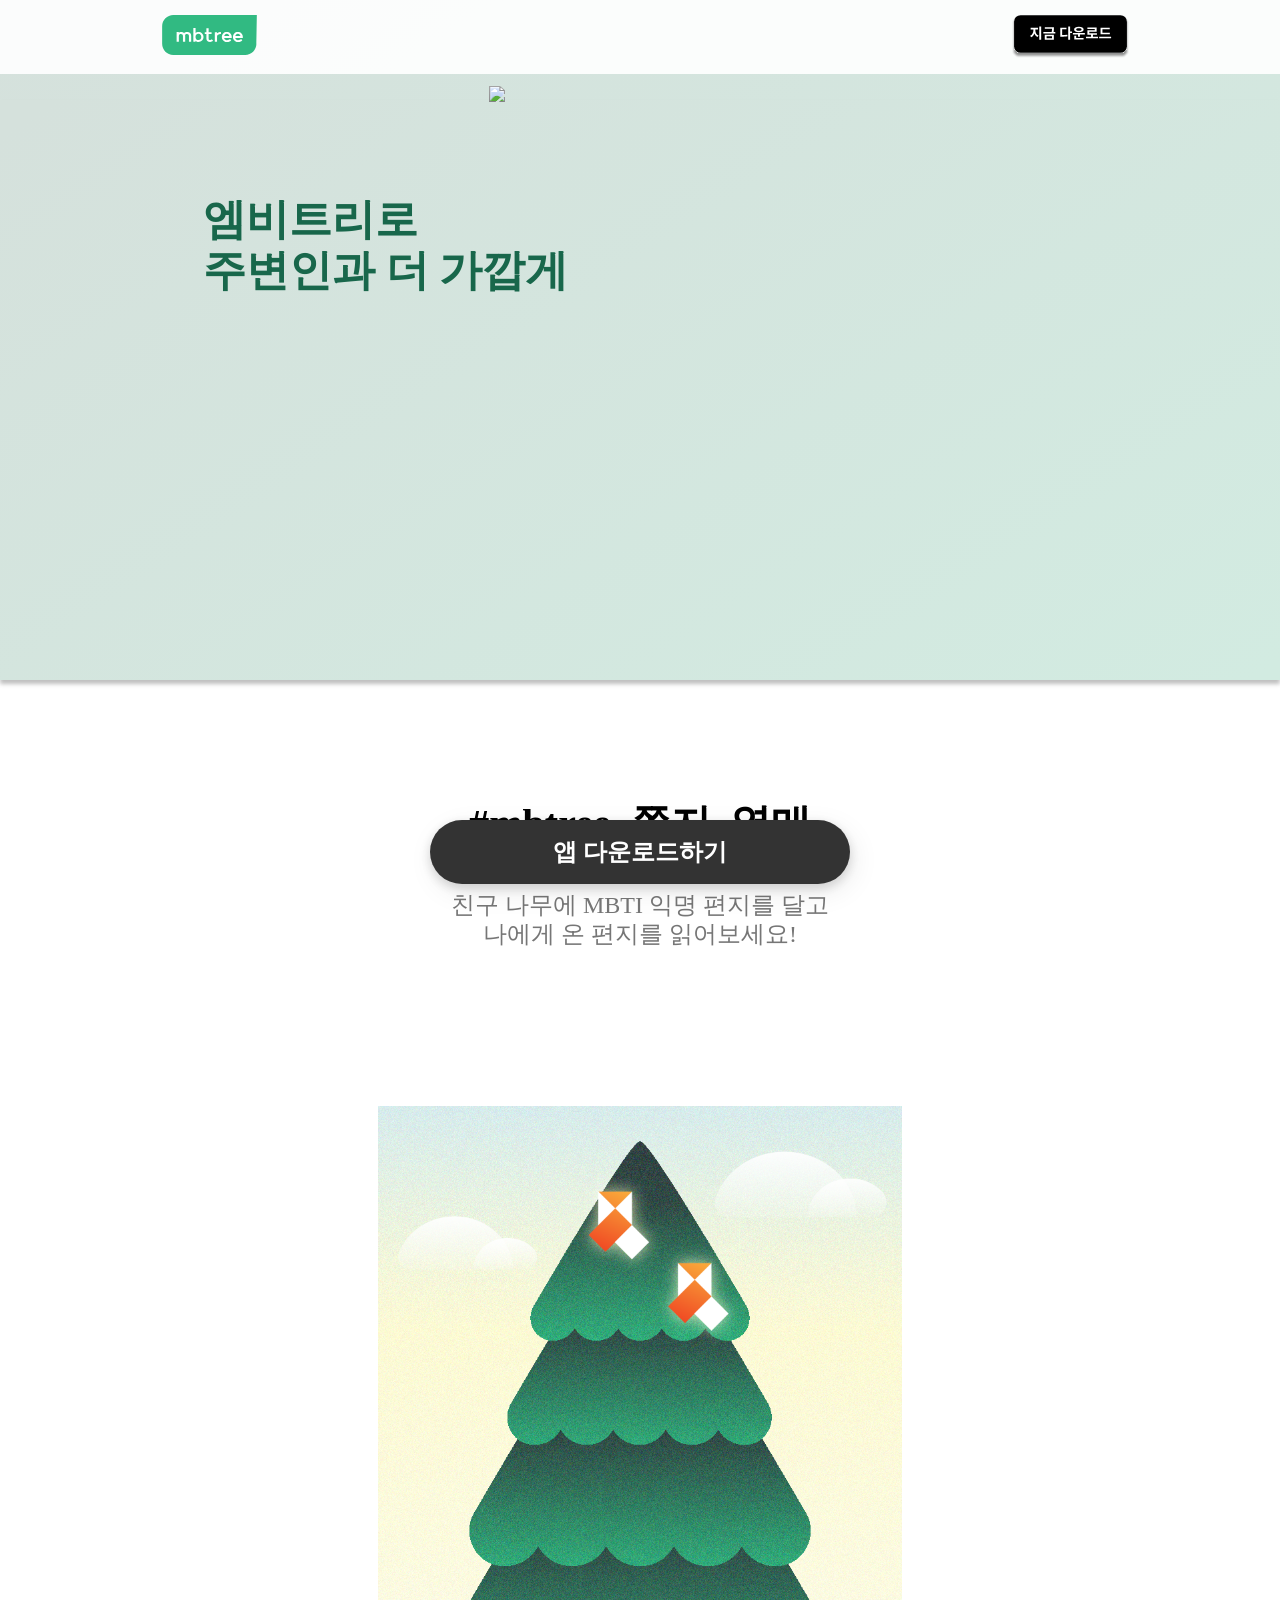
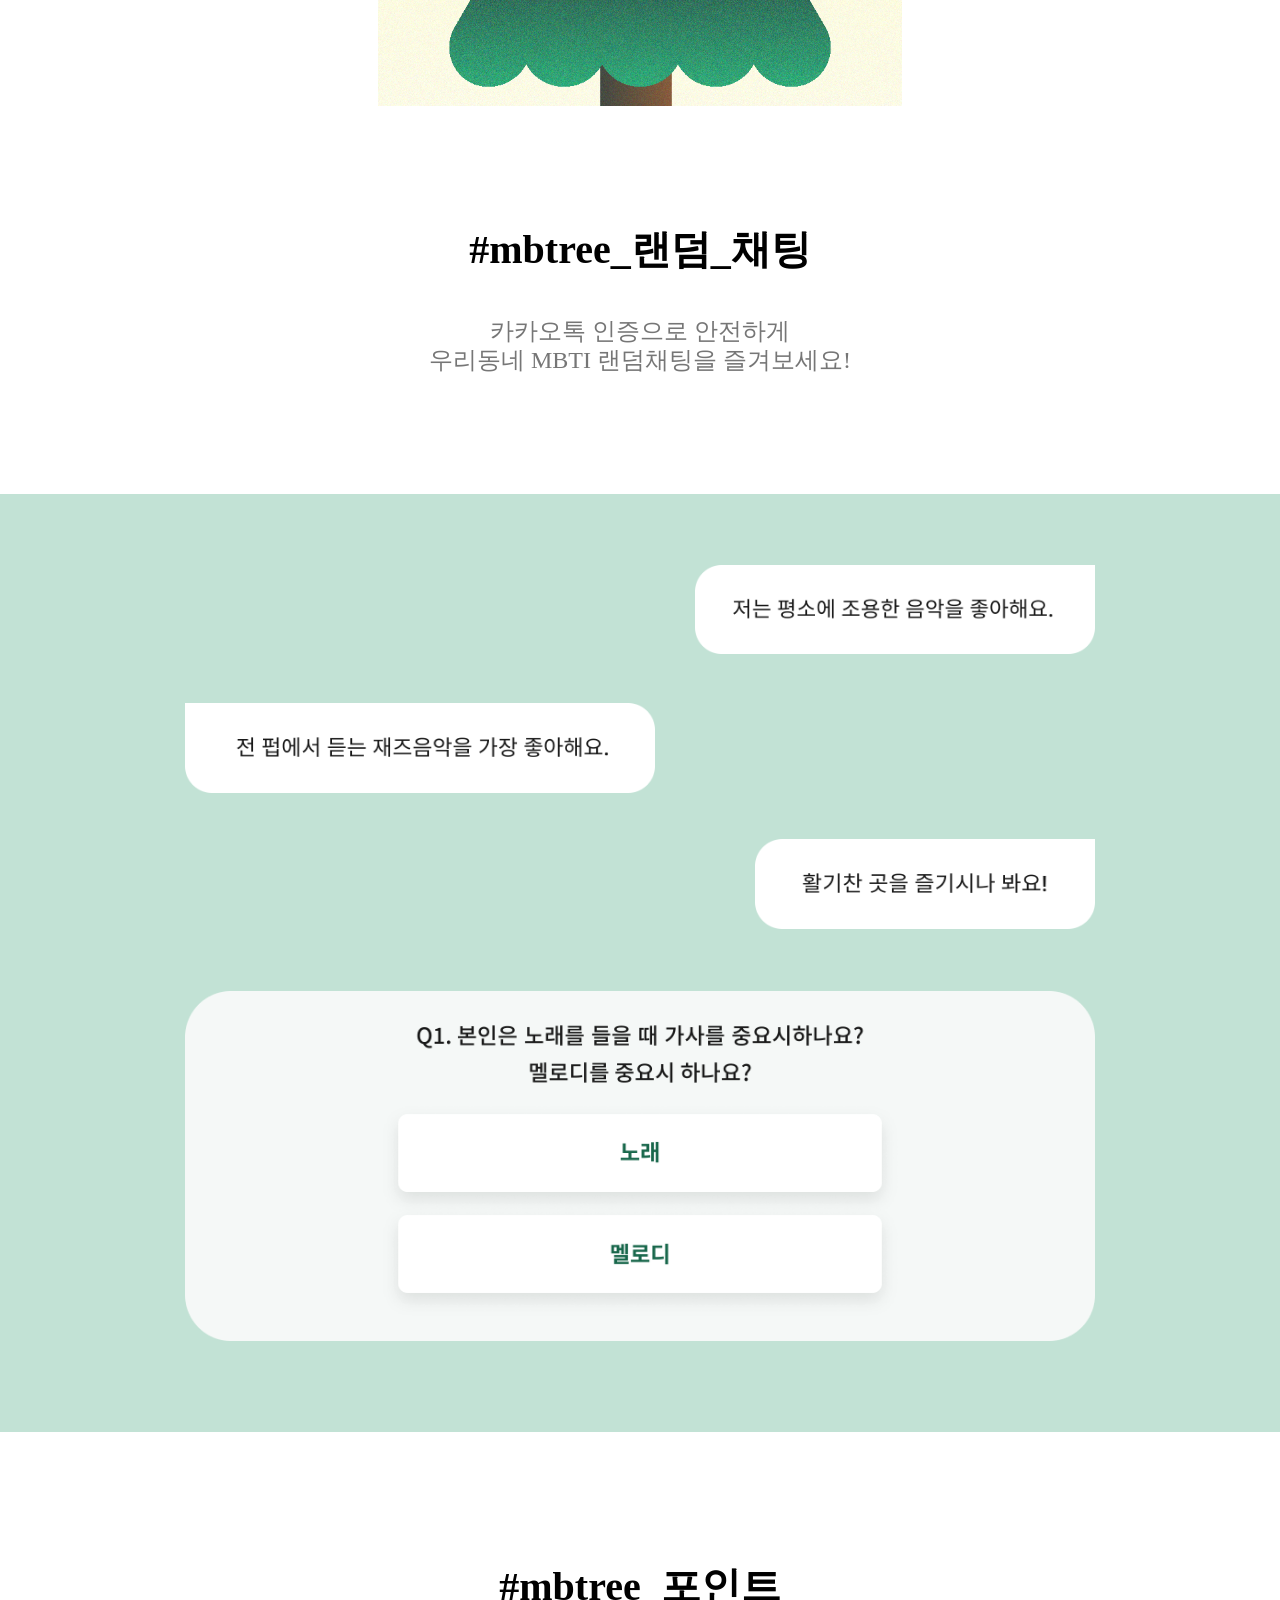
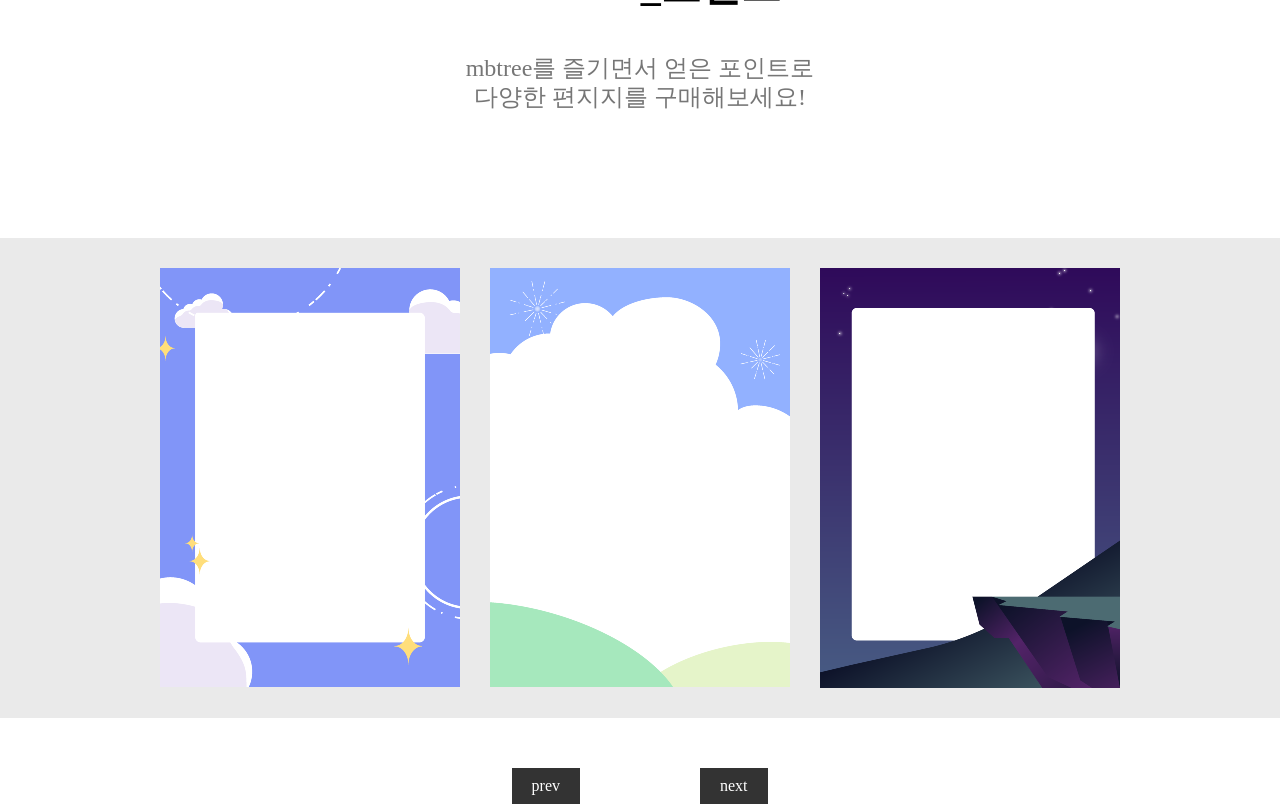
==== src/main/resources/static/main.html @ 4aef7e06 "ãweb url 설정" ====
<!DOCTYPE HTML>
<html lang="ko">
<head>
<meta charset="UTF-8">
<meta name="viewport" content="width=device-width, initial-scale=1, minimum-scale=1, maximum-scale=1, user-scalable=no">
<link rel="stylesheet" type="text/css" href="css/reset.css">
<link rel="preconnect" href="https://fonts.googleapis.com">
<link rel="preconnect" href="https://fonts.gstatic.com" crossorigin>
<link href="https://fonts.googleapis.com/css2?family=Roboto&display=swap" rel="stylesheet">
<script src="https://ajax.googleapis.com/ajax/libs/jquery/3.3.1/jquery.min.js"></script>
<link rel="stylesheet" href="https://unpkg.com/aos@2.3.1/dist/aos.css"> 
<script src="https://unpkg.com/aos@2.3.1/dist/aos.js"></script>

<style>

@import url('https://fonts.googleapis.com/css2?family=Roboto&display=swap');

#wrap{
    display:flex;
    flex-direction: column;
    width:100%;
    height: 100vh;
    margin:0 auto;
}

/*모바일용 css*/
.container{
    display:block;
}

/* 헤더 영역 CSS */

.headerSection{
position: fixed;
width: 100%;
/* height:100px; */
background-color: hsla(0,0%,100%,.9);
z-index:1;
}

.header{
padding: 20px 5%;
/* height: 74px; */
}

.header .down{
    float:right;
    margin-top:-0.3125rem;
}


/*디스플레이 영역*/
.display-section{
padding: 100px 0px 0px 0px;
display: inline-flex;
flex-direction: column;
align-items: center;
width: 100%;
background: linear-gradient(146.94deg, #D5E1DC 2.49%, #D2EBE1 98.7%);
}

.display-section .sec-tit{
padding: 30px 0px 0px 30px;
font-family: 'Inter';
font-style: normal;
font-weight: 800;
font-size: 1.5rem;
line-height: 2.1875rem;
color: #18674B;
}

.display-section img{
    justify-items: center;
/* padding: 0 2.8125rem; */
width: 390px;
background: url(phone.png);

}

/*mbtree 영역*/
.tree-section .tree-text{
margin-top:42px;
font-family: 'Inter';
font-style: normal;
font-weight: 600;
font-size: 1.5rem;
line-height: 1.8125rem;
text-align: center;
color: #000000;
}

.tree-section .tree-text2{
margin-top:18px;
font-family: 'Inter';
font-style: normal;
font-weight: 300;
font-size: 0.875rem;
line-height: 1.0625rem;
text-align: center;
color: #767676;
}

.tree-section .treeImg img{
margin-top:42px;
align-items: center;
width:100%;
background: url(tree1.png);
}

/*랜덤 채팅 영역*/
.chat-section .chat-text{
margin-top:59px;
font-family: 'Inter';
font-style: normal;
font-weight: 600;
font-size: 1.5rem;
line-height: 1.8125rem;
text-align: center;
color: #000000;
}

.chat-section .chat-text2{
margin-top:18px;
font-family: 'Inter';
font-style: normal;
font-weight: 300;
font-size: 0.875rem;
line-height: 1.0625rem;
text-align: center;
color: #909090;
margin-bottom:42px;
}

.말풍선m-section{
display: flex;
flex-direction: column;
background: #C2E2D5;
}


.말풍선m-section .말풍선m2-section{
display: inline-flex;
flex-direction: column;
align-items: center;

padding: 30px 30px 30px 30px;
}

.말풍선m2-section > .말풍선m1{
padding: 0px 0px 30px 150px;
/* width: 9.375rem; */
height: 50px;
}

.말풍선m2-section > .말풍선m2{
padding: 0px 150px 0px 0px;
/* width: 150px; */
height: 50px;

}

.말풍선m2-section > .말풍선m3{
padding: 30px 0px 0px 150px;
/* width: 9.375rem; */
height: 50px;
}

.말풍선m2-section > .말풍선m4{
padding: 30px 0px 0px 0px;
width: 312px;
}

.말풍선pc-section{
    display:none;
}

/*포인트 제도*/

.point-section .point-text{
margin-top:59px;
font-family: 'Inter';
font-style: normal;
font-weight: 600;
font-size: 1.5rem;
line-height: 1.8125rem;
text-align: center;
text-align: center;
color: #000000;
}

.point-section .point-text2{
margin-top:18px;
font-family: 'Inter';
font-style: normal;
font-weight: 300;
font-size: 0.875rem;
line-height: 1.0625rem;
text-align: center;
color: #909090;
margin-bottom:42px;
}

/*편지지 영역*/
.pic1-section{
    position:flex;
    width: 100%;
    background: #EAEAEA;
}

.slide_wrapper1{
position: relative;
align-items: center;
width: 360px;
margin: 0 auto;
overflow: hidden;
height: 200px;
}

.li{
    list-style: none;
}

.slides1{
position: absolute;
left: 0; top: 30px;
width: 1010px;
transition: left 0.5s ease-out;
}

.slides1 li{
float: left;
width: 100px;
height: 140px;
}

.slides1 li:not(:last-child){
float: left;
margin-right: 30px;
}

.button1 .controls1{
    position: relative;
    text-align: center;
    margin-top: 30px;

}
.controls1 span{
    position: absolute;
    background: #333;
    color: #fff;
    padding: 10px 20px;
    margin: 0 10px;
}

.controls1 span.prev1{right: calc(50% + 50px);}
.controls1 span.next1{left:calc(50% + 50px);}

/* .pic2-section{
    display: none;
} */

div .foot{
    height: 500px;
}

/* 하단 다운로드 버튼*/
button {
    box-sizing: border-box;
    cursor: pointer;
    border: 0;
    background-color: transparent;
    -webkit-appearance: button;
    outline: 0;
    text-transform: none;
    overflow: visible;
}

.downBtn{
    display: block;
    position: fixed;
    bottom: 16px;
    left: 50%;
    transform: translateX(-50%);
    max-width: 420px;
    width: 90%;
    cursor: pointer;
    margin: 0 auto;
    background: #333;
    box-shadow: 0 4px 12px rgb(0 0 0 / 16%), 4px 8px 28px rgb(0 0 0 / 8%);
    border-radius: 60px;
    color: #fff;
    text-align: center;
    padding: 20px 0;
    line-height: 24px;
    font-size: 24px;
    min-height: 56px;
    font-family: 'Inter';
    font-style: normal;
}

div .foot{
    display: block;
    height: 500px;
}

/* PC용 CSS */
@media all and (min-width:1132px){
/* 헤더 영역 CSS */
.headerSection{
    position: fixed;
    width: 100%;
    height:74px;
    background-color: hsla(0,0%,100%,.9);
    z-index:1;
}
.header{
position:static;
padding:15px 25px;
}

.logo{
    float:left;
    height:40px; 
    width:30%;
}

.down{
    float:right;
    height:48px; 
    width:30%;
    margin-top:-4px;
}

/* 디스플레이 영역 CSS */
.display-section{
    z-index:2;
}
.display-section article{
display: inline-flex;
flex-direction: column;
width: 100%;
padding-top: 45.31%;

background: linear-gradient(146.94deg, #D5E1DC 2.49%, #D2EBE1 98.7%);
box-shadow: 0px 4px 4px rgba(0, 0, 0, 0.25);
}

.display-section .sec-tit{
display: flex;
position: absolute;
text-align:left;
width: 600px;
height: 154px;
left: 13.5%;
top: 164px;

font-family: 'Inter';
font-style: normal;
font-weight: 700;
font-size: 3.35vw;
line-height: 1.2;  

color: #18674B;
}

.display-section img{
display: flex;
position: absolute;
width: 61.8%;
height: auto;
left: 38.22%;
top: 86px;
padding-left: 0px;
}

/* mbtree 영역 */
.tree-section{
display: flex;
flex-direction: column;
justify-content: center;
align-items: center;
}

.tree-section .tree-text{
margin-top: 116px;
text-align: center;
font-family: 'Inter';
font-style: normal;
font-weight: 600;
font-size: 40px;
line-height: 50px;
color: #000000;
} 

.tree-section .tree-text2{
margin-top:42px;
font-family: 'Inter';
font-style: normal;
font-weight: 300;
font-size: 24px;
line-height: 29px;
text-align: center;
color: #767676;
}

.tree-section .treeImg{
margin-top:115px;
width: 40.88%;
height: auto; 
}

/* 랜덤 채팅 영역 */
.chat-section {
    display: flex;
    justify-content: center;
}
.chat-section .chat-text{
margin-top: 119px;

text-align: center;
font-family: 'Inter';
font-style: normal;
font-weight: 600;
font-size: 40px;
line-height: 50px;

color: #000000;
}

.chat-section .chat-text2{
margin-top:42px;

font-family: 'Inter';
font-style: normal;
font-weight: 300;
font-size: 24px;
line-height: 29px;

text-align: center;
color: #767676;
margin-bottom: 119px;
}

.말풍선m-section{
    display:none;
}

.말풍선pc-section{
width: 100%;
height:938px;
background: #C2E2D5;
display:flex;
flex-direction: column;
}

.말풍선pc-section .말풍선pc2-section{
display: inline-flex;
flex-direction: column;
align-items: center;
padding: 30px 30px 30px 30px;
}

.말풍선pc2-section > .말풍선pc1{
padding: 41px 0px 0px 510px;
width: 400px;
height: 89px;
}

.말풍선pc2-section > .말풍선pc2{
padding: 49px 440px 0px 0px;
width: 470px;
height: 90px;

}

.말풍선pc2-section > .말풍선pc3{
padding: 46px 0px 0px 570px;
width: 340px;
height: 90px;
}

.말풍선pc2-section > .말풍선pc4{
padding: 62px 0px 0px 0px;
width: 910px;
height: 350px;
/* width: 312px; */
}

/*포인트 제도*/
.point-section {
    display: flex;
    justify-content: center;
}
.point-section .point-text{
margin-top: 130px;

text-align: center;
font-family: 'Inter';
font-style: normal;
font-weight: 600;
font-size: 40px;
line-height: 50px;

color: #000000;
}

.point-section .point-text2{
    margin-top:42px;

font-family: 'Inter';
font-style: normal;
font-weight: 300;
font-size: 24px;
line-height: 29px;

text-align: center;
color: #767676;
margin-bottom: 126px;
}

/*편지지 영역*/
.pic1-section{
    display:none;
}

.pic2-section{
    position:flex;
    width: 100%;
    background: #EAEAEA;
}

.slide_wrapper{
position: relative;
align-items: center;
width: 960px;
margin: 0 auto;
height: 420px;
overflow: hidden;
height: 480px;
}

.li{
    list-style: none;
}

.slides{
position: absolute;
left: 0; top: 30px;
width: 2670px;
transition: left 0.5s ease-out;
}

.slides li{
float: left;
width: 300px;
height: 420px;
}

.slides li:not(:last-child){
float: left;
margin-right: 30px;
}

.button .controls{
    position: relative;
    text-align: center;
    margin-top: 50px;

}
.controls span{
    position: absolute;
    background: #333;
    color: #fff;
    padding: 10px 20px;
    margin: 0 10px;
}

.controls span.prev{right: calc(50% + 50px);}
.controls span.next{left:calc(50% + 50px);}

/* 하단 다운로드 버튼*/
button {
    box-sizing: border-box;
    cursor: pointer;
    border: 0;
    background-color: transparent;
    -webkit-appearance: button;
    outline: 0;
    text-transform: none;
    overflow: visible;
}
.downBtn{
    display: block;
    position: fixed;
    bottom: 16px;
    left: 50%;
    transform: translateX(-50%);
    max-width: 420px;
    width: 90%;
    cursor: pointer;
    margin: 0 auto;
    background: #333;
    box-shadow: 0 4px 12px rgb(0 0 0 / 16%), 4px 8px 28px rgb(0 0 0 / 8%);
    border-radius: 60px;
    color: #fff;
    text-align: center;
    padding: 20px 0;
    line-height: 24px;
    font-size: 24px;
    min-height: 56px;
    font-family: 'Inter';
    font-style: normal;
}

div .foot{
    display: block;
    height: 280px;
}
}
</style>
<script>

</script>
</head>
<body>
    <div id="wrap">
        <section class="headerSection">
            <header class="header cfixed">
                <img src="img/mbtree icon 3.svg" height=40px width=30% left=389px top=100px>
                <img class="down" src="img/download.svg" height=48px width=30% left=389px top=100px>
            </header>
        </section>
        
        <section class="content">
            <section class="display-section">
                <article>
                    <div class="container">
                        <h2 class="sec-tit" data-aos="fade-up">엠비트리로<br>주변인과 더 가깝게</h2>
                    </div>
                    <div class="phoneImg">
                        <img src="img/phone.png">
                    </div>
                </article>
            </section>
            <section class="tree-section">
                <div class="container">
                    <p class="tree-text">#mbtree_쪽지_열매</p>
                    <p class="tree-text2"> 친구 나무에 MBTI 익명 편지를 달고<br>나에게 온 편지를 읽어보세요!</p>
                </div>
                <div class="treeImg">
                    <img src="img/tree1.png">
                </div>
            </section>
            <section class="chat-section">
                <div class="container">
                    <p class="chat-text">#mbtree_랜덤_채팅</p>
                    <p class="chat-text2">카카오톡 인증으로 안전하게<br>우리동네 MBTI 랜덤채팅을 즐겨보세요!</p>
                </div>
            </section>
            <div class="말풍선m-section">
                <div class="말풍선m2-section" data-aos="fade-up">
                    <img class="말풍선m1" src="img/small 말풍선1.png">
                    <img class="말풍선m2" src="img/small 말풍선2.png">
                    <img class="말풍선m3" src="img/small 말풍선3.png">
                    <img class="말풍선m4" src="img/small 질문.png">
                </div>
            </div>
            <div class="말풍선pc-section">
                <div class="말풍선pc2-section" data-aos="fade-up">
                    <img class="말풍선pc1" src="img/web말풍선1.png">
                    <img class="말풍선pc2" src="img/web말풍선2.png">
                    <img class="말풍선pc3" src="img/web말풍선3.png">
                    <img class="말풍선pc4" src="img/질문(web).png">
                </div>
            </div>
            <section class="point-section">
                <div class="container">
                    <p class="point-text">#mbtree_포인트</p>
                    <p class="point-text2">mbtree를 즐기면서 얻은 포인트로<br>다양한 편지지를 구매해보세요!</p>
                </div>
            </section>
                <section class="pic1-section">
                    <div class="slide_wrapper1">
                        <ul class="slides1">
                            <li><img src="img/편지지1_mb.png"></li>
                            <li><img src="img/편지지2_mb.png"></li>
                            <li><img src="img/편지지8_mb.png"></li>
                            <li><img src="img/편지지3_mb.png"></li>
                            <li><img src="img/편지지4_mb.png"></li>
                            <li><img src="img/편지지5_mb.png"></li>
                            <li><img src="img/편지지6_mb.png"></li>
                            <li><img src="img/편지지7_mb.png"></li>
                        </ul>
                    </div>
                    <div class="button1">
                    <p class="controls1">
                        <span class="prev1">prev</span>
                        <span class="next1">next</span>
                    </p>
                    </div>
                </section>
                
                    <section class="pic2-section" data-aos="fade-up">
                        <div class="slide_wrapper">
                            <ul class="slides">
                                <li><img src="img/편지지1 cloud.png"></li>
                                <li><img src="img/편지지2 ground.png"></li>
                                <li><img src="img/편지지8.png"></li>
                                <li><img src="img/편지지3.png"></li>
                                <li><img src="img/편지지4.png"></li>
                                <li><img src="img/편지지5 sea.png"></li>
                                <li><img src="img/편지지6.png"></li>
                                <li><img src="img/편지지7.png"></li>
                            </ul>
                        </div>
                        <div class="button">
                        <p class="controls">
                            <span class="prev">prev</span>
                            <span class="next">next</span>
                        </p>
                        </div>
                    </section> 
                
            </div>
        </section>
        <button class="downBtn">
            <b>앱 다운로드하기</b>
        </button>
        <footer class="footer">
            <div class="foot">
            </div>
        </footer>
    </div>
    <script src="js/letter_m.js"></script>
    <script src="js/letter_pc.js"></script>
    <script>
        AOS.init({
          duration: 3000,
        });
    </script>
</body>
</html>
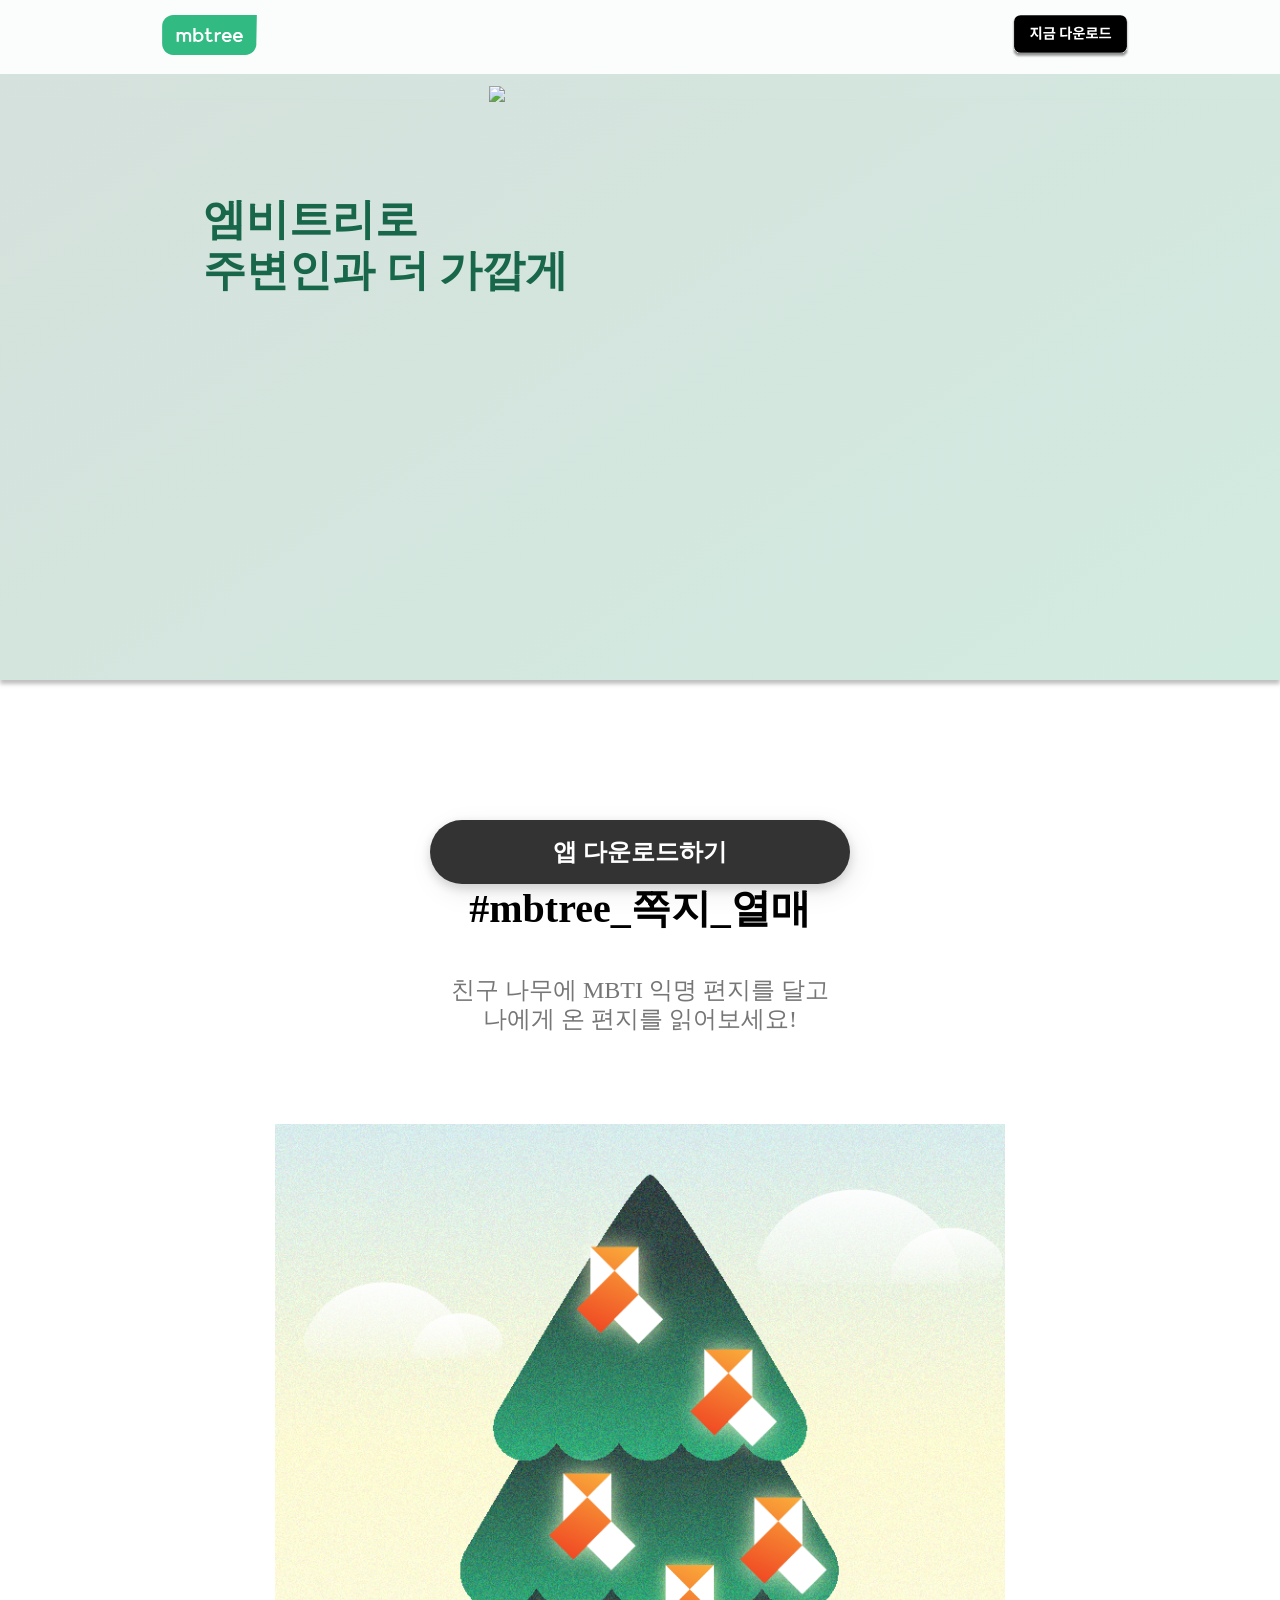
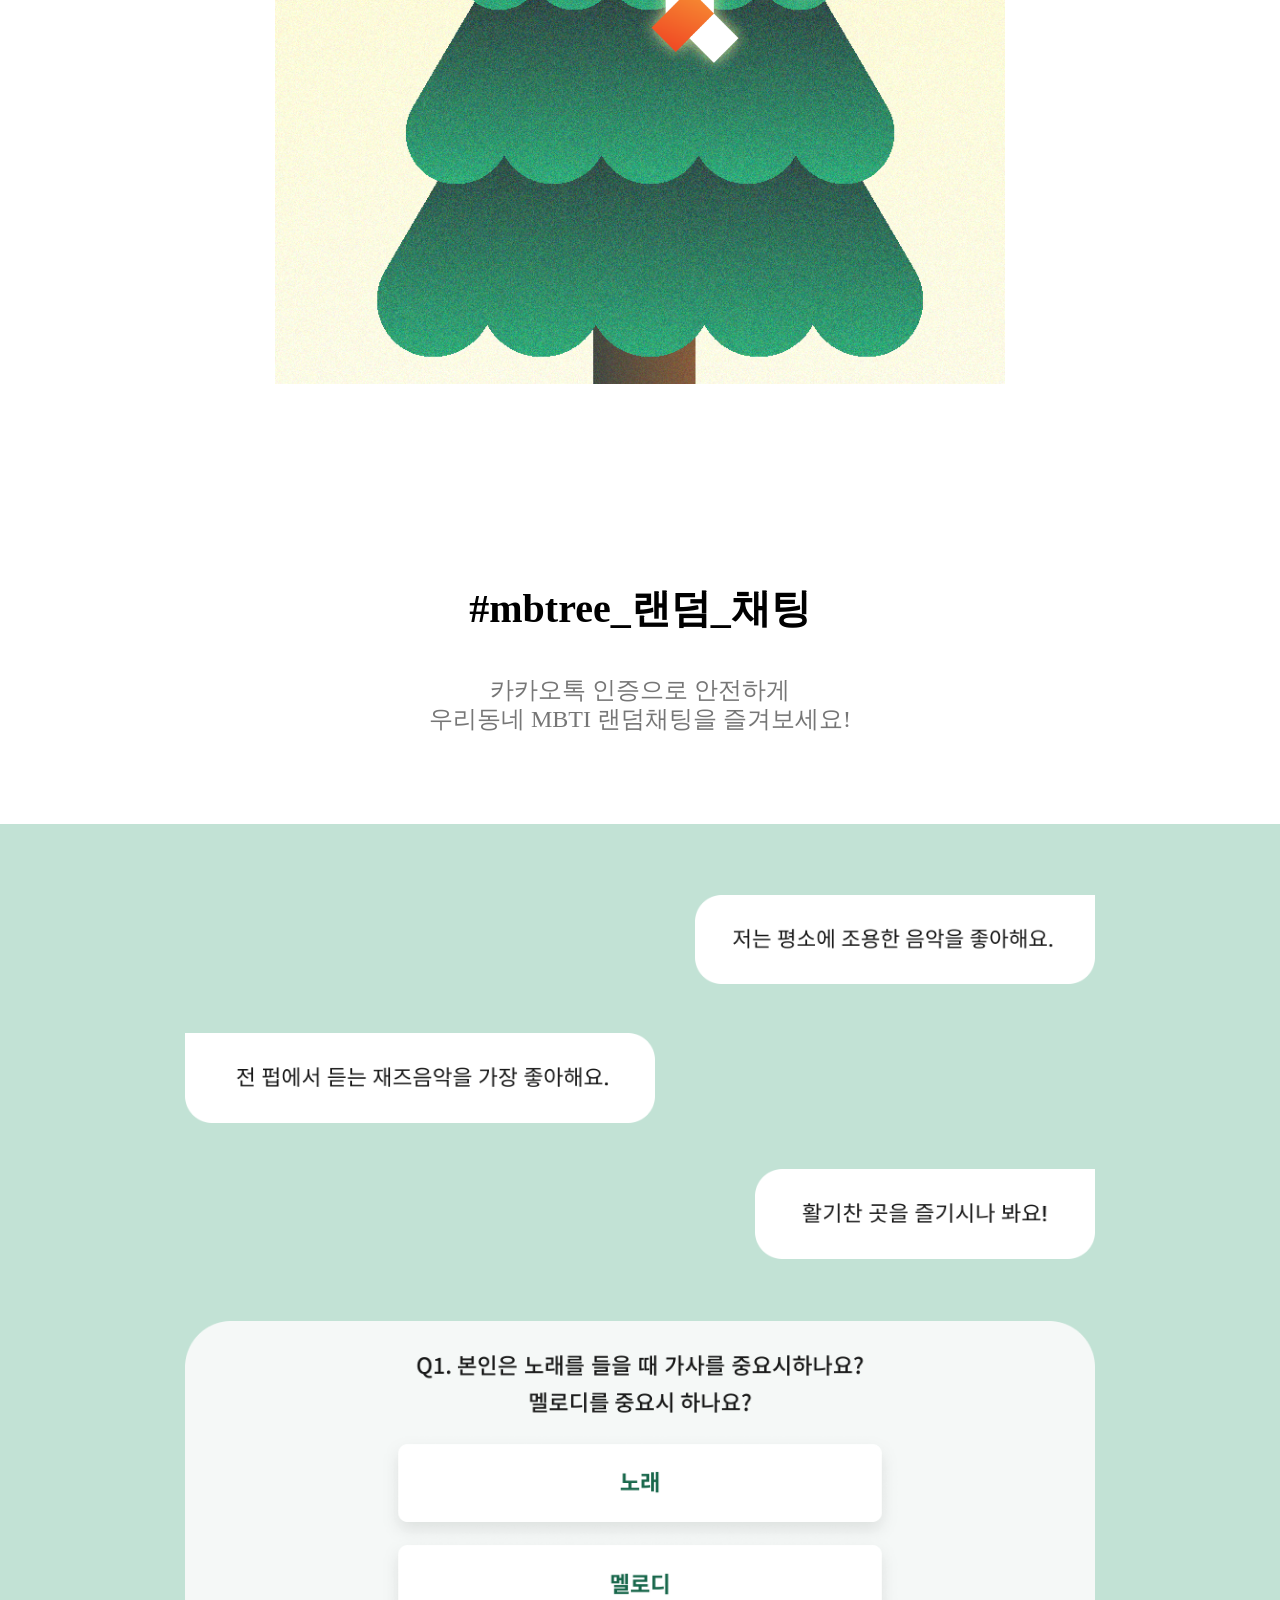
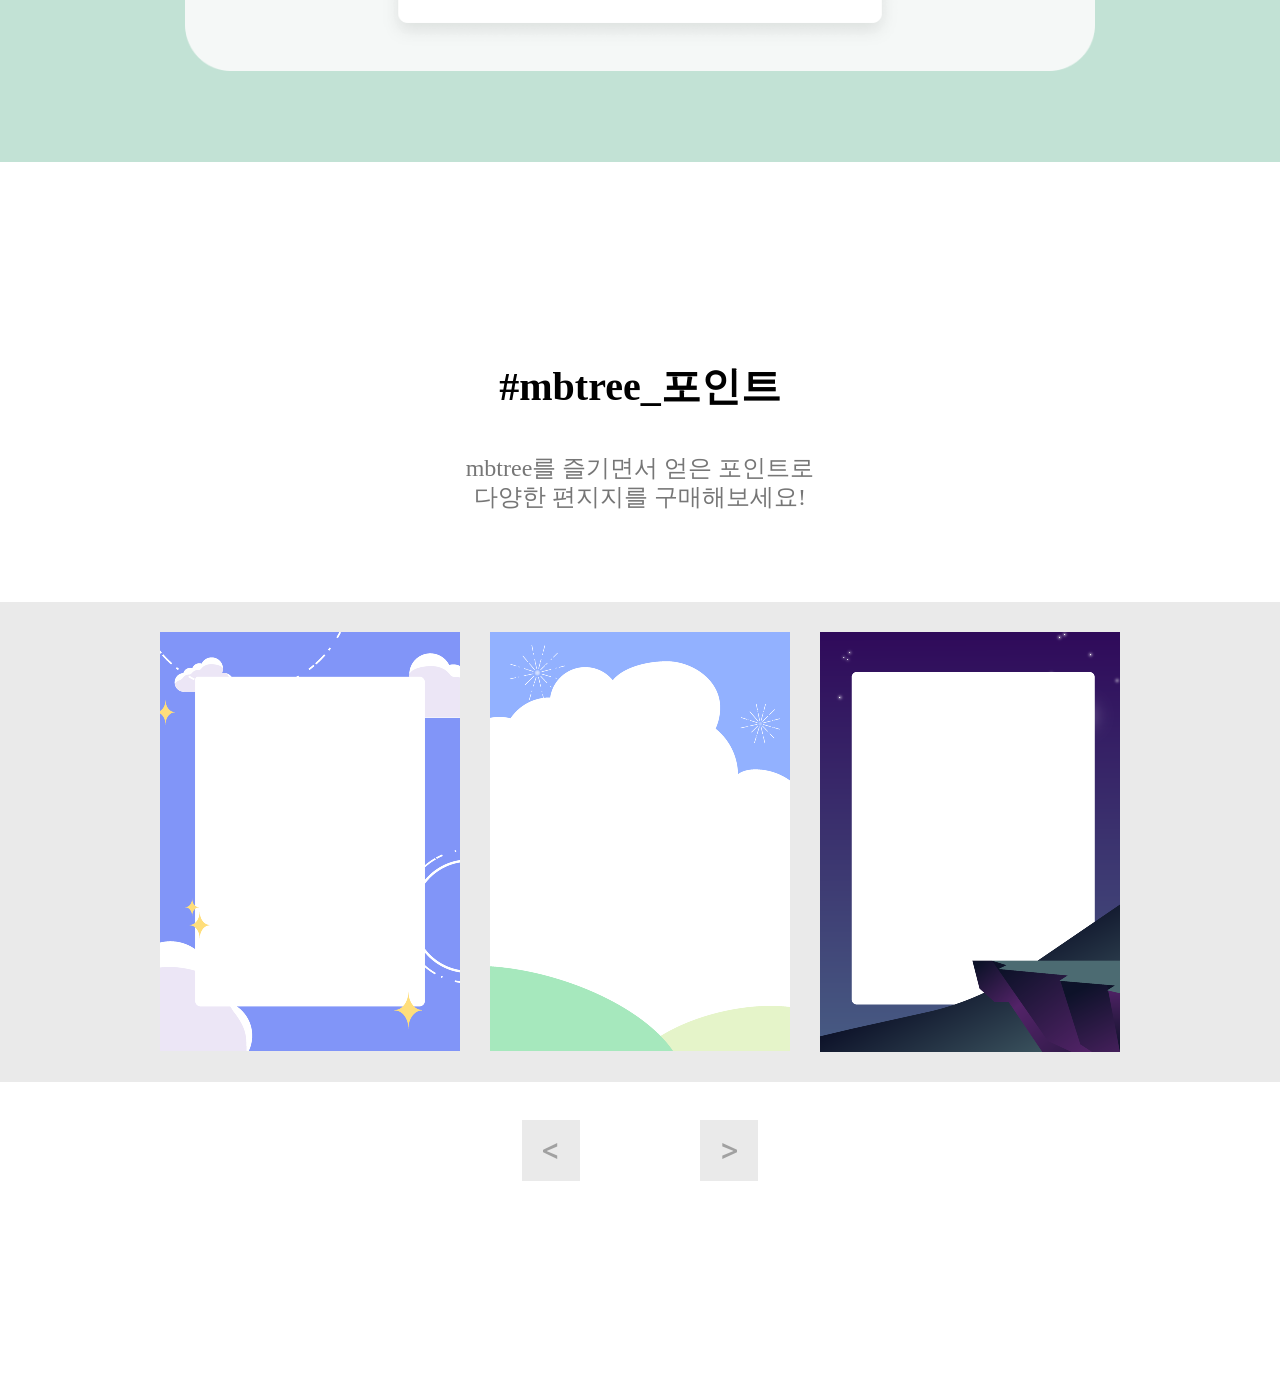
==== commit 796f1a56: "ãweb 보완" ====
--- a/src/main/resources/static/main.html
+++ b/src/main/resources/static/main.html
@@ -10,624 +10,18 @@
 <script src="https://ajax.googleapis.com/ajax/libs/jquery/3.3.1/jquery.min.js"></script>
 <link rel="stylesheet" href="https://unpkg.com/aos@2.3.1/dist/aos.css"> 
 <script src="https://unpkg.com/aos@2.3.1/dist/aos.js"></script>
+<link rel="stylesheet" href="https://cdn.jsdelivr.net/npm/sweetalert2@11.4.10/dist/sweetalert2.min.css">
+<script src="https://cdn.jsdelivr.net/npm/sweetalert2@11.4.10/dist/sweetalert2.min.js"></script>
+<link rel="stylesheet" href="css/intro.css">
 
-<style>
-
-@import url('https://fonts.googleapis.com/css2?family=Roboto&display=swap');
-
-#wrap{
-    display:flex;
-    flex-direction: column;
-    width:100%;
-    height: 100vh;
-    margin:0 auto;
-}
-
-/*모바일용 css*/
-.container{
-    display:block;
-}
-
-/* 헤더 영역 CSS */
-
-.headerSection{
-position: fixed;
-width: 100%;
-/* height:100px; */
-background-color: hsla(0,0%,100%,.9);
-z-index:1;
-}
-
-.header{
-padding: 20px 5%;
-/* height: 74px; */
-}
-
-.header .down{
-    float:right;
-    margin-top:-0.3125rem;
-}
-
-
-/*디스플레이 영역*/
-.display-section{
-padding: 100px 0px 0px 0px;
-display: inline-flex;
-flex-direction: column;
-align-items: center;
-width: 100%;
-background: linear-gradient(146.94deg, #D5E1DC 2.49%, #D2EBE1 98.7%);
-}
-
-.display-section .sec-tit{
-padding: 30px 0px 0px 30px;
-font-family: 'Inter';
-font-style: normal;
-font-weight: 800;
-font-size: 1.5rem;
-line-height: 2.1875rem;
-color: #18674B;
-}
-
-.display-section img{
-    justify-items: center;
-/* padding: 0 2.8125rem; */
-width: 390px;
-background: url(phone.png);
-
-}
-
-/*mbtree 영역*/
-.tree-section .tree-text{
-margin-top:42px;
-font-family: 'Inter';
-font-style: normal;
-font-weight: 600;
-font-size: 1.5rem;
-line-height: 1.8125rem;
-text-align: center;
-color: #000000;
-}
-
-.tree-section .tree-text2{
-margin-top:18px;
-font-family: 'Inter';
-font-style: normal;
-font-weight: 300;
-font-size: 0.875rem;
-line-height: 1.0625rem;
-text-align: center;
-color: #767676;
-}
-
-.tree-section .treeImg img{
-margin-top:42px;
-align-items: center;
-width:100%;
-background: url(tree1.png);
-}
-
-/*랜덤 채팅 영역*/
-.chat-section .chat-text{
-margin-top:59px;
-font-family: 'Inter';
-font-style: normal;
-font-weight: 600;
-font-size: 1.5rem;
-line-height: 1.8125rem;
-text-align: center;
-color: #000000;
-}
-
-.chat-section .chat-text2{
-margin-top:18px;
-font-family: 'Inter';
-font-style: normal;
-font-weight: 300;
-font-size: 0.875rem;
-line-height: 1.0625rem;
-text-align: center;
-color: #909090;
-margin-bottom:42px;
-}
-
-.말풍선m-section{
-display: flex;
-flex-direction: column;
-background: #C2E2D5;
-}
-
-
-.말풍선m-section .말풍선m2-section{
-display: inline-flex;
-flex-direction: column;
-align-items: center;
-
-padding: 30px 30px 30px 30px;
-}
-
-.말풍선m2-section > .말풍선m1{
-padding: 0px 0px 30px 150px;
-/* width: 9.375rem; */
-height: 50px;
-}
-
-.말풍선m2-section > .말풍선m2{
-padding: 0px 150px 0px 0px;
-/* width: 150px; */
-height: 50px;
-
-}
-
-.말풍선m2-section > .말풍선m3{
-padding: 30px 0px 0px 150px;
-/* width: 9.375rem; */
-height: 50px;
-}
-
-.말풍선m2-section > .말풍선m4{
-padding: 30px 0px 0px 0px;
-width: 312px;
-}
-
-.말풍선pc-section{
-    display:none;
-}
-
-/*포인트 제도*/
-
-.point-section .point-text{
-margin-top:59px;
-font-family: 'Inter';
-font-style: normal;
-font-weight: 600;
-font-size: 1.5rem;
-line-height: 1.8125rem;
-text-align: center;
-text-align: center;
-color: #000000;
-}
-
-.point-section .point-text2{
-margin-top:18px;
-font-family: 'Inter';
-font-style: normal;
-font-weight: 300;
-font-size: 0.875rem;
-line-height: 1.0625rem;
-text-align: center;
-color: #909090;
-margin-bottom:42px;
-}
-
-/*편지지 영역*/
-.pic1-section{
-    position:flex;
-    width: 100%;
-    background: #EAEAEA;
-}
-
-.slide_wrapper1{
-position: relative;
-align-items: center;
-width: 360px;
-margin: 0 auto;
-overflow: hidden;
-height: 200px;
-}
-
-.li{
-    list-style: none;
-}
-
-.slides1{
-position: absolute;
-left: 0; top: 30px;
-width: 1010px;
-transition: left 0.5s ease-out;
-}
-
-.slides1 li{
-float: left;
-width: 100px;
-height: 140px;
-}
-
-.slides1 li:not(:last-child){
-float: left;
-margin-right: 30px;
-}
-
-.button1 .controls1{
-    position: relative;
-    text-align: center;
-    margin-top: 30px;
-
-}
-.controls1 span{
-    position: absolute;
-    background: #333;
-    color: #fff;
-    padding: 10px 20px;
-    margin: 0 10px;
-}
-
-.controls1 span.prev1{right: calc(50% + 50px);}
-.controls1 span.next1{left:calc(50% + 50px);}
-
-/* .pic2-section{
-    display: none;
-} */
-
-div .foot{
-    height: 500px;
-}
-
-/* 하단 다운로드 버튼*/
-button {
-    box-sizing: border-box;
-    cursor: pointer;
-    border: 0;
-    background-color: transparent;
-    -webkit-appearance: button;
-    outline: 0;
-    text-transform: none;
-    overflow: visible;
-}
-
-.downBtn{
-    display: block;
-    position: fixed;
-    bottom: 16px;
-    left: 50%;
-    transform: translateX(-50%);
-    max-width: 420px;
-    width: 90%;
-    cursor: pointer;
-    margin: 0 auto;
-    background: #333;
-    box-shadow: 0 4px 12px rgb(0 0 0 / 16%), 4px 8px 28px rgb(0 0 0 / 8%);
-    border-radius: 60px;
-    color: #fff;
-    text-align: center;
-    padding: 20px 0;
-    line-height: 24px;
-    font-size: 24px;
-    min-height: 56px;
-    font-family: 'Inter';
-    font-style: normal;
-}
-
-div .foot{
-    display: block;
-    height: 500px;
-}
-
-/* PC용 CSS */
-@media all and (min-width:1132px){
-/* 헤더 영역 CSS */
-.headerSection{
-    position: fixed;
-    width: 100%;
-    height:74px;
-    background-color: hsla(0,0%,100%,.9);
-    z-index:1;
-}
-.header{
-position:static;
-padding:15px 25px;
-}
-
-.logo{
-    float:left;
-    height:40px; 
-    width:30%;
-}
-
-.down{
-    float:right;
-    height:48px; 
-    width:30%;
-    margin-top:-4px;
-}
-
-/* 디스플레이 영역 CSS */
-.display-section{
-    z-index:2;
-}
-.display-section article{
-display: inline-flex;
-flex-direction: column;
-width: 100%;
-padding-top: 45.31%;
-
-background: linear-gradient(146.94deg, #D5E1DC 2.49%, #D2EBE1 98.7%);
-box-shadow: 0px 4px 4px rgba(0, 0, 0, 0.25);
-}
-
-.display-section .sec-tit{
-display: flex;
-position: absolute;
-text-align:left;
-width: 600px;
-height: 154px;
-left: 13.5%;
-top: 164px;
-
-font-family: 'Inter';
-font-style: normal;
-font-weight: 700;
-font-size: 3.35vw;
-line-height: 1.2;  
-
-color: #18674B;
-}
-
-.display-section img{
-display: flex;
-position: absolute;
-width: 61.8%;
-height: auto;
-left: 38.22%;
-top: 86px;
-padding-left: 0px;
-}
-
-/* mbtree 영역 */
-.tree-section{
-display: flex;
-flex-direction: column;
-justify-content: center;
-align-items: center;
-}
-
-.tree-section .tree-text{
-margin-top: 116px;
-text-align: center;
-font-family: 'Inter';
-font-style: normal;
-font-weight: 600;
-font-size: 40px;
-line-height: 50px;
-color: #000000;
-} 
-
-.tree-section .tree-text2{
-margin-top:42px;
-font-family: 'Inter';
-font-style: normal;
-font-weight: 300;
-font-size: 24px;
-line-height: 29px;
-text-align: center;
-color: #767676;
-}
-
-.tree-section .treeImg{
-margin-top:115px;
-width: 40.88%;
-height: auto; 
-}
-
-/* 랜덤 채팅 영역 */
-.chat-section {
-    display: flex;
-    justify-content: center;
-}
-.chat-section .chat-text{
-margin-top: 119px;
-
-text-align: center;
-font-family: 'Inter';
-font-style: normal;
-font-weight: 600;
-font-size: 40px;
-line-height: 50px;
-
-color: #000000;
-}
-
-.chat-section .chat-text2{
-margin-top:42px;
-
-font-family: 'Inter';
-font-style: normal;
-font-weight: 300;
-font-size: 24px;
-line-height: 29px;
-
-text-align: center;
-color: #767676;
-margin-bottom: 119px;
-}
-
-.말풍선m-section{
-    display:none;
-}
-
-.말풍선pc-section{
-width: 100%;
-height:938px;
-background: #C2E2D5;
-display:flex;
-flex-direction: column;
-}
-
-.말풍선pc-section .말풍선pc2-section{
-display: inline-flex;
-flex-direction: column;
-align-items: center;
-padding: 30px 30px 30px 30px;
-}
-
-.말풍선pc2-section > .말풍선pc1{
-padding: 41px 0px 0px 510px;
-width: 400px;
-height: 89px;
-}
-
-.말풍선pc2-section > .말풍선pc2{
-padding: 49px 440px 0px 0px;
-width: 470px;
-height: 90px;
-
-}
-
-.말풍선pc2-section > .말풍선pc3{
-padding: 46px 0px 0px 570px;
-width: 340px;
-height: 90px;
-}
-
-.말풍선pc2-section > .말풍선pc4{
-padding: 62px 0px 0px 0px;
-width: 910px;
-height: 350px;
-/* width: 312px; */
-}
-
-/*포인트 제도*/
-.point-section {
-    display: flex;
-    justify-content: center;
-}
-.point-section .point-text{
-margin-top: 130px;
-
-text-align: center;
-font-family: 'Inter';
-font-style: normal;
-font-weight: 600;
-font-size: 40px;
-line-height: 50px;
-
-color: #000000;
-}
-
-.point-section .point-text2{
-    margin-top:42px;
-
-font-family: 'Inter';
-font-style: normal;
-font-weight: 300;
-font-size: 24px;
-line-height: 29px;
-
-text-align: center;
-color: #767676;
-margin-bottom: 126px;
-}
-
-/*편지지 영역*/
-.pic1-section{
-    display:none;
-}
-
-.pic2-section{
-    position:flex;
-    width: 100%;
-    background: #EAEAEA;
-}
-
-.slide_wrapper{
-position: relative;
-align-items: center;
-width: 960px;
-margin: 0 auto;
-height: 420px;
-overflow: hidden;
-height: 480px;
-}
-
-.li{
-    list-style: none;
-}
-
-.slides{
-position: absolute;
-left: 0; top: 30px;
-width: 2670px;
-transition: left 0.5s ease-out;
-}
-
-.slides li{
-float: left;
-width: 300px;
-height: 420px;
-}
-
-.slides li:not(:last-child){
-float: left;
-margin-right: 30px;
-}
-
-.button .controls{
-    position: relative;
-    text-align: center;
-    margin-top: 50px;
-
-}
-.controls span{
-    position: absolute;
-    background: #333;
-    color: #fff;
-    padding: 10px 20px;
-    margin: 0 10px;
-}
-
-.controls span.prev{right: calc(50% + 50px);}
-.controls span.next{left:calc(50% + 50px);}
-
-/* 하단 다운로드 버튼*/
-button {
-    box-sizing: border-box;
-    cursor: pointer;
-    border: 0;
-    background-color: transparent;
-    -webkit-appearance: button;
-    outline: 0;
-    text-transform: none;
-    overflow: visible;
-}
-.downBtn{
-    display: block;
-    position: fixed;
-    bottom: 16px;
-    left: 50%;
-    transform: translateX(-50%);
-    max-width: 420px;
-    width: 90%;
-    cursor: pointer;
-    margin: 0 auto;
-    background: #333;
-    box-shadow: 0 4px 12px rgb(0 0 0 / 16%), 4px 8px 28px rgb(0 0 0 / 8%);
-    border-radius: 60px;
-    color: #fff;
-    text-align: center;
-    padding: 20px 0;
-    line-height: 24px;
-    font-size: 24px;
-    min-height: 56px;
-    font-family: 'Inter';
-    font-style: normal;
-}
-
-div .foot{
-    display: block;
-    height: 280px;
-}
-}
-</style>
-<script>
-
-</script>
 </head>
 <body>
+    
     <div id="wrap">
         <section class="headerSection">
             <header class="header cfixed">
                 <img src="img/mbtree icon 3.svg" height=40px width=30% left=389px top=100px>
-                <img class="down" src="img/download.svg" height=48px width=30% left=389px top=100px>
+                <img class="down" src="img/download.svg" onclick="SweetAlert()"  height=48px width=30% left=389px top=100px>
             </header>
         </section>
         
@@ -647,9 +41,11 @@
                     <p class="tree-text">#mbtree_쪽지_열매</p>
                     <p class="tree-text2"> 친구 나무에 MBTI 익명 편지를 달고<br>나에게 온 편지를 읽어보세요!</p>
                 </div>
-                <div class="treeImg">
-                    <img src="img/tree1.png">
-                </div>
+            </section>
+            <section class="tree2-section">
+                    <div class="letterImg">
+                        <img src="img/쪽지2x.png" data-aos="fade-up";>
+                    </div>
             </section>
             <section class="chat-section">
                 <div class="container">
@@ -679,51 +75,49 @@
                     <p class="point-text2">mbtree를 즐기면서 얻은 포인트로<br>다양한 편지지를 구매해보세요!</p>
                 </div>
             </section>
-                <section class="pic1-section">
-                    <div class="slide_wrapper1">
-                        <ul class="slides1">
-                            <li><img src="img/편지지1_mb.png"></li>
-                            <li><img src="img/편지지2_mb.png"></li>
-                            <li><img src="img/편지지8_mb.png"></li>
-                            <li><img src="img/편지지3_mb.png"></li>
-                            <li><img src="img/편지지4_mb.png"></li>
-                            <li><img src="img/편지지5_mb.png"></li>
-                            <li><img src="img/편지지6_mb.png"></li>
-                            <li><img src="img/편지지7_mb.png"></li>
+            
+            <section class="pic1-section" data-aos="fade-up">
+                <div class="slide_wrapper1">
+                    <ul class="slides1">
+                        <li><img src="img/편지지1_mb.png"></li>
+                        <li><img src="img/편지지2_mb.png"></li>
+                        <li><img src="img/편지지8_mb.png"></li>
+                        <li><img src="img/편지지3_mb.png"></li>
+                        <li><img src="img/편지지4_mb.png"></li>
+                        <li><img src="img/편지지5_mb.png"></li>
+                        <li><img src="img/편지지6_mb.png"></li>
+                        <li><img src="img/편지지7_mb.png"></li>
+                    </ul>
+                </div>
+                <div class="button1">
+                <p class="controls1">
+                    <span class="prev1"><</span>
+                    <span class="next1">></span>
+                </p>
+                </div>
+            </section>
+                <section class="pic2-section" data-aos="fade-up">
+                    <div class="slide_wrapper">
+                        <ul class="slides">
+                            <li><img src="img/편지지1 cloud.png"></li>
+                            <li><img src="img/편지지2 ground.png"></li>
+                            <li><img src="img/편지지8.png"></li>
+                            <li><img src="img/편지지3.png"></li>
+                            <li><img src="img/편지지4.png"></li>
+                            <li><img src="img/편지지5 sea.png"></li>
+                            <li><img src="img/편지지6.png"></li>
+                            <li><img src="img/편지지7.png"></li>
                         </ul>
                     </div>
-                    <div class="button1">
-                    <p class="controls1">
-                        <span class="prev1">prev</span>
-                        <span class="next1">next</span>
-                    </p>
+                    <div class="button">
+                        <p class="controls">
+                            <span class="prev"><</span>
+                            <span class="next">></span>
+                        </p>
                     </div>
-                </section>
-                
-                    <section class="pic2-section" data-aos="fade-up">
-                        <div class="slide_wrapper">
-                            <ul class="slides">
-                                <li><img src="img/편지지1 cloud.png"></li>
-                                <li><img src="img/편지지2 ground.png"></li>
-                                <li><img src="img/편지지8.png"></li>
-                                <li><img src="img/편지지3.png"></li>
-                                <li><img src="img/편지지4.png"></li>
-                                <li><img src="img/편지지5 sea.png"></li>
-                                <li><img src="img/편지지6.png"></li>
-                                <li><img src="img/편지지7.png"></li>
-                            </ul>
-                        </div>
-                        <div class="button">
-                        <p class="controls">
-                            <span class="prev">prev</span>
-                            <span class="next">next</span>
-                        </p>
-                        </div>
-                    </section> 
-                
-            </div>
+                </section>     
         </section>
-        <button class="downBtn">
+        <button class="downBtn" onclick="SweetAlert()">
             <b>앱 다운로드하기</b>
         </button>
         <footer class="footer">
@@ -731,12 +125,13 @@
             </div>
         </footer>
     </div>
-    <script src="js/letter_m.js"></script>
-    <script src="js/letter_pc.js"></script>
     <script>
         AOS.init({
           duration: 3000,
         });
     </script>
+    <script type="text/javascript" src="js/letter_m.js"></script>
+    <script type="text/javascript" src="js/letter_pc.js"></script>
+    <script src="js/alertBtn.js"></script>
 </body>
 </html>
--- a/src/main/resources/static/css/intro.css
+++ b/src/main/resources/static/css/intro.css
@@ -0,0 +1,643 @@
+
+@import url('https://fonts.googleapis.com/css2?family=Roboto&display=swap');
+
+#wrap{
+    display:flex;
+    flex-direction: column;
+    width:100%;
+    height: 100vh;
+    margin:0 auto;
+}
+
+/*모바일용 css*/
+.container{
+    display:block;
+}
+
+/* 헤더 영역 CSS */
+
+.headerSection{
+position: fixed;
+width: 100%;
+/* height:100px; */
+background-color: hsla(0,0%,100%,.9);
+z-index:1;
+}
+
+.header{
+padding: 20px 5%;
+/* height: 74px; */
+}
+
+.header .down{
+    float:right;
+    margin-top:-0.3125rem;
+}
+
+
+/*디스플레이 영역*/
+.display-section{
+padding: 100px 0px 0px 0px;
+display: inline-flex;
+flex-direction: column;
+align-items: center;
+width: 100%;
+background: linear-gradient(146.94deg, #D5E1DC 2.49%, #D2EBE1 98.7%);
+}
+
+.display-section .sec-tit{
+padding: 30px 0px 0px 30px;
+font-family: 'Inter';
+font-style: normal;
+font-weight: 800;
+font-size: 1.5rem;
+line-height: 2.1875rem;
+color: #18674B;
+}
+
+.display-section img{
+    justify-items: center;
+/* padding: 0 2.8125rem; */
+width: 390px;
+background: url(phone.png);
+
+}
+
+/*mbtree 영역*/
+.tree-section{
+    display: flex;
+    align-items: center;
+    flex-direction: column;
+}
+.tree-section .tree-text{
+margin-top:67px;
+font-family: 'Inter';
+font-style: normal;
+font-weight: 600;
+font-size: 1.5rem;
+line-height: 1.8125rem;
+text-align: center;
+color: #000000;
+}
+
+.tree-section .tree-text2{
+margin-top:18px;
+margin-bottom:42px;
+font-family: 'Inter';
+font-style: normal;
+font-weight: 300;
+font-size: 0.875rem;
+line-height: 1.0625rem;
+text-align: center;
+color: #767676;
+}
+
+.tree2-section{
+display: flex;
+flex-direction: row;
+justify-content: center;
+}
+
+.tree2-section .letterImg{
+    justify-content: center;
+    padding: 280px 200px 130px 150px;
+    background: url(../img/tree2.png);
+    background-size: cover;
+    width: 80px;
+    height: auto;
+}
+
+.tree2-section .letterImg img{
+    padding: 0px 30px 0px 50px;
+    width: 100%;
+    height: auto;
+}
+
+/*랜덤 채팅 영역*/
+.chat-section .chat-text{
+margin-top:67px;
+font-family: 'Inter';
+font-style: normal;
+font-weight: 600;
+font-size: 1.5rem;
+line-height: 1.8125rem;
+text-align: center;
+color: #000000;
+}
+
+.chat-section .chat-text2{
+margin-top:18px;
+font-family: 'Inter';
+font-style: normal;
+font-weight: 300;
+font-size: 0.875rem;
+line-height: 1.0625rem;
+text-align: center;
+color: #909090;
+margin-bottom:42px;
+}
+
+.말풍선m-section{
+display: flex;
+flex-direction: column;
+background: #C2E2D5;
+}
+
+
+.말풍선m-section .말풍선m2-section{
+display: inline-flex;
+flex-direction: column;
+align-items: center;
+
+padding: 30px 30px 30px 30px;
+}
+
+.말풍선m2-section > .말풍선m1{
+padding: 0px 0px 30px 150px;
+/* width: 9.375rem; */
+height: 50px;
+}
+
+.말풍선m2-section > .말풍선m2{
+padding: 0px 150px 0px 0px;
+/* width: 150px; */
+height: 50px;
+
+}
+
+.말풍선m2-section > .말풍선m3{
+padding: 30px 0px 0px 150px;
+/* width: 9.375rem; */
+height: 50px;
+}
+
+.말풍선m2-section > .말풍선m4{
+padding: 30px 0px 0px 0px;
+width: 312px;
+}
+
+.말풍선pc-section{
+    display:none;
+}
+
+/*포인트 제도*/
+
+.point-section .point-text{
+margin-top:67px;
+font-family: 'Inter';
+font-style: normal;
+font-weight: 600;
+font-size: 1.5rem;
+line-height: 1.8125rem;
+text-align: center;
+text-align: center;
+color: #000000;
+}
+
+.point-section .point-text2{
+margin-top:18px;
+font-family: 'Inter';
+font-style: normal;
+font-weight: 300;
+font-size: 0.875rem;
+line-height: 1.0625rem;
+text-align: center;
+color: #909090;
+margin-bottom:42px;
+}
+
+/*편지지 영역*/
+.pic2-section{
+    display: none;
+}
+.pic1-section{
+    position:flex;
+    width: 100%;
+    background: #EAEAEA;
+}
+
+.slide_wrapper1{
+position: relative;
+align-items: center;
+width: 360px;
+margin: 0 auto;
+overflow: hidden;
+height: 200px;
+}
+
+.li{
+    list-style: none;
+}
+
+.slides1{
+position: absolute;
+left: 0; top: 30px;
+width: 1010px;
+transition: left 0.5s ease-out;
+}
+
+.slides1 li{
+float: left;
+width: 100px;
+height: 140px;
+}
+
+.slides1 li:not(:last-child){
+float: left;
+margin-right: 30px;
+}
+
+.button1 .controls1{
+    position: relative;
+    text-align: center;
+    margin-top: 28px;
+
+}
+.controls1 span{
+    position: absolute;
+    background: #EAEAEA;
+    color: rgb(161, 161, 161);
+    padding: 8px 15px;
+    margin: 0 10px;
+    font-size: 25px;
+    font-style: bold;
+}
+
+.controls1 span.prev1{right: calc(50% + 38px);}
+.controls1 span.next1{left:calc(50% + 38px);}
+
+
+/* 하단 다운로드 버튼*/
+button {
+    box-sizing: border-box;
+    cursor: pointer;
+    border: 0;
+    background-color: transparent;
+    -webkit-appearance: button;
+    outline: 0;
+    text-transform: none;
+    overflow: visible;
+}
+
+.downBtn{
+    display: block;
+    position: fixed;
+    bottom: 16px;
+    left: 50%;
+    transform: translateX(-50%);
+    max-width: 420px;
+    width: 90%;
+    cursor: pointer;
+    margin: 0 auto;
+    background: #333;
+    box-shadow: 0 4px 12px rgb(0 0 0 / 16%), 4px 8px 28px rgb(0 0 0 / 8%);
+    border-radius: 60px;
+    color: #fff;
+    text-align: center;
+    padding: 20px 0;
+    line-height: 24px;
+    font-size: 24px;
+    min-height: 56px;
+    font-family: 'Inter';
+    font-style: normal;
+}
+
+.foot{
+    display:block;
+    height: 280px;
+}
+
+/* PC용 CSS */
+@media all and (min-width:1132px){
+/* 헤더 영역 CSS */
+.headerSection{
+    position: fixed;
+    width: 100%;
+    height:74px;
+    background-color: hsla(0,0%,100%,.9);
+    z-index:1;
+}
+.header{
+position:static;
+padding:15px 25px;
+}
+
+.logo{
+    float:left;
+    height:40px; 
+    width:30%;
+}
+
+.down{
+    float:right;
+    height:48px; 
+    width:30%;
+    margin-top:-4px;
+}
+
+/* 디스플레이 영역 CSS */
+.display-section{
+    z-index:2;
+}
+.display-section article{
+display: inline-flex;
+flex-direction: column;
+width: 100%;
+padding-top: 45.31%;
+
+background: linear-gradient(146.94deg, #D5E1DC 2.49%, #D2EBE1 98.7%);
+box-shadow: 0px 4px 4px rgba(0, 0, 0, 0.25);
+}
+
+.display-section .sec-tit{
+display: flex;
+position: absolute;
+text-align:left;
+width: 600px;
+height: 154px;
+left: 13.5%;
+top: 164px;
+
+font-family: 'Inter';
+font-style: normal;
+font-weight: 700;
+font-size: 3.35vw;
+line-height: 1.2;  
+
+color: #18674B;
+}
+
+.display-section img{
+display: flex;
+position: absolute;
+width: 61.8%;
+height: auto;
+left: 38.22%;
+top: 86px;
+padding-left: 0px;
+}
+
+/* mbtree 영역 */
+.tree-section{
+display: flex;
+flex-direction: column;
+justify-content: center;
+align-items: center;
+}
+
+.tree-section .tree-text{
+margin-top: 200px;
+text-align: center;
+font-family: 'Inter';
+font-style: normal;
+font-weight: 600;
+font-size: 40px;
+line-height: 50px;
+color: #000000;
+} 
+
+.tree-section .tree-text2{
+margin-top:42px;
+margin-bottom:90px;
+font-family: 'Inter';
+font-style: normal;
+font-weight: 300;
+font-size: 24px;
+line-height: 29px;
+text-align: center;
+color: #767676;
+}
+
+.tree2-section{
+display: flex;
+flex-direction: row;
+justify-content: center;
+}
+
+.tree2-section .letterImg{
+    justify-content: center;
+    padding: 0px 600px 300px 0px;
+    background: url(../img/tree2.png);
+    background-size: cover;
+    width: 130px;
+    height: auto;
+}
+
+.tree2-section .letterImg img{
+    padding: 420px 0px 0px 355px;
+    width: 100%;
+    height: auto;
+}
+
+/* 랜덤 채팅 영역 */
+.chat-section {
+    display: flex;
+    justify-content: center;
+}
+.chat-section .chat-text{
+margin-top: 200px;
+
+text-align: center;
+font-family: 'Inter';
+font-style: normal;
+font-weight: 600;
+font-size: 40px;
+line-height: 50px;
+
+color: #000000;
+}
+
+.chat-section .chat-text2{
+margin-top:42px;
+
+font-family: 'Inter';
+font-style: normal;
+font-weight: 300;
+font-size: 24px;
+line-height: 29px;
+
+text-align: center;
+color: #767676;
+margin-bottom: 90px;
+}
+
+.말풍선m-section{
+    display:none;
+}
+
+.말풍선pc-section{
+width: 100%;
+height:938px;
+background: #C2E2D5;
+display:flex;
+flex-direction: column;
+}
+
+.말풍선pc-section .말풍선pc2-section{
+display: inline-flex;
+flex-direction: column;
+align-items: center;
+padding: 30px 30px 30px 30px;
+}
+
+.말풍선pc2-section > .말풍선pc1{
+padding: 41px 0px 0px 510px;
+width: 400px;
+height: 89px;
+}
+
+.말풍선pc2-section > .말풍선pc2{
+padding: 49px 440px 0px 0px;
+width: 470px;
+height: 90px;
+
+}
+
+.말풍선pc2-section > .말풍선pc3{
+padding: 46px 0px 0px 570px;
+width: 340px;
+height: 90px;
+}
+
+.말풍선pc2-section > .말풍선pc4{
+padding: 62px 0px 0px 0px;
+width: 910px;
+height: 350px;
+/* width: 312px; */
+}
+
+/*포인트 제도*/
+.point-section {
+    display: flex;
+    justify-content: center;
+}
+.point-section .point-text{
+margin-top: 200px;
+
+text-align: center;
+font-family: 'Inter';
+font-style: normal;
+font-weight: 600;
+font-size: 40px;
+line-height: 50px;
+
+color: #000000;
+}
+
+.point-section .point-text2{
+margin-top:42px;
+
+font-family: 'Inter';
+font-style: normal;
+font-weight: 300;
+font-size: 24px;
+line-height: 29px;
+
+text-align: center;
+color: #767676;
+margin-bottom: 90px;
+}
+
+/*편지지 영역*/
+
+.pic1-section{
+    overflow: hidden;
+    display: none;
+}
+.pic2-section{
+    display: block;
+    position:flex;
+    width: 100%;
+    background: #EAEAEA;
+}
+
+.slide_wrapper{
+position: relative;
+align-items: center;
+width: 960px;
+margin: 0 auto;
+height: 420px;
+overflow: hidden;
+height: 480px;
+}
+
+.li{
+    list-style: none;
+}
+
+.slides{
+position: absolute;
+left: 0; top: 30px;
+width: 2670px;
+transition: left 0.5s ease-out;
+}
+
+.slides li{
+float: left;
+width: 300px;
+height: 420px;
+}
+
+.slides li:not(:last-child){
+float: left;
+margin-right: 30px;
+}
+
+.button .controls{
+    position: relative;
+    text-align: center;
+    margin-top: 38px;
+
+}
+.controls span{
+    position: absolute;
+    background: #EAEAEA;
+    color: rgb(161, 161, 161);
+    padding: 10px 20px;
+    margin: 0 10px;
+    font-size: 35px;
+    font-style: bold;
+}
+
+.controls span.prev{right: calc(50% + 50px);}
+.controls span.next{left:calc(50% + 50px);}
+
+/* 하단 다운로드 버튼*/
+button {
+    box-sizing: border-box;
+    cursor: pointer;
+    border: 0;
+    background-color: transparent;
+    -webkit-appearance: button;
+    outline: 0;
+    text-transform: none;
+    overflow: visible;
+}
+.downBtn{
+    display: block;
+    position: fixed;
+    bottom: 16px;
+    left: 50%;
+    transform: translateX(-50%);
+    max-width: 420px;
+    width: 90%;
+    cursor: pointer;
+    margin: 0 auto;
+    background: #333;
+    box-shadow: 0 4px 12px rgb(0 0 0 / 16%), 4px 8px 28px rgb(0 0 0 / 8%);
+    border-radius: 60px;
+    color: #fff;
+    text-align: center;
+    padding: 20px 0;
+    line-height: 24px;
+    font-size: 24px;
+    min-height: 56px;
+    font-family: 'Inter';
+    font-style: normal;
+}
+
+div .foot{
+    display: block;
+    height: 280px;
+}
+}
